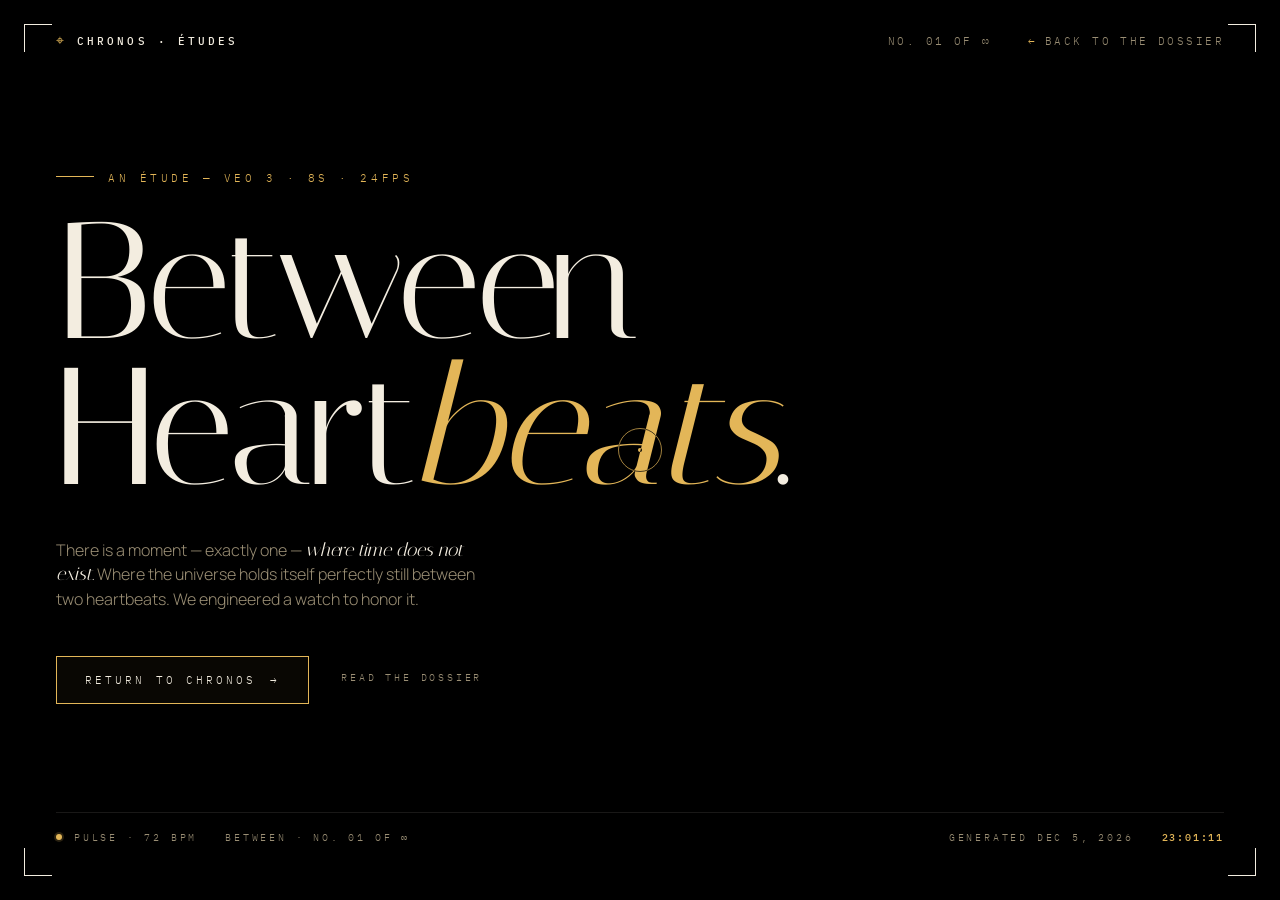
==== anything.html @ 489c85f7 "Initial commit: Chronos product site + Between Heartbeats étude Three pages: - index.html — Chronos " ====
<!DOCTYPE html>
<html lang="en">
<head>
<meta charset="UTF-8" />
<meta name="viewport" content="width=device-width, initial-scale=1.0" />
<title>Between Heartbeats — A meditation by Chronos</title>
<meta name="description" content="There is a moment, exactly one, where time does not exist. A cinematic meditation by Chronos." />

<link rel="preconnect" href="https://fonts.googleapis.com" />
<link rel="preconnect" href="https://fonts.gstatic.com" crossorigin />
<link href="https://fonts.googleapis.com/css2?family=Italiana&family=Manrope:wght@200..700&family=IBM+Plex+Mono:wght@300;400;500&display=swap" rel="stylesheet" />

<style>
  :root {
    --bg: #000;
    --text: #f3ede0;
    --text-dim: #9a8e74;
    --accent: #e3b658;          /* warm gold — matches the particles in the video */
    --accent-soft: #c79a3e;
    --rule: rgba(243, 237, 224, 0.10);

    --font-display: 'Italiana', 'Cormorant Garamond', Didot, Georgia, serif;
    --font-body: 'Manrope', 'Helvetica Neue', system-ui, sans-serif;
    --font-mono: 'IBM Plex Mono', ui-monospace, monospace;
  }

  *, *::before, *::after { margin: 0; padding: 0; box-sizing: border-box; }

  html, body {
    background: var(--bg);
    color: var(--text);
    font-family: var(--font-body);
    font-weight: 300;
    height: 100%;
    overflow: hidden;
    cursor: none;
  }
  body {
    -webkit-font-smoothing: antialiased;
    text-rendering: optimizeLegibility;
  }
  ::selection { background: var(--accent); color: #000; }

  /* ============ BACKGROUND VIDEO ============ */
  .bg-video {
    position: fixed;
    inset: 0;
    width: 100%;
    height: 100%;
    object-fit: cover;
    z-index: 1;
    opacity: 0;
    transition: opacity 2.2s cubic-bezier(.2,.7,.2,1);
  }
  .bg-video.ready { opacity: 1; }

  /* dark wash so type stays readable over the bright impact point */
  .wash {
    position: fixed;
    inset: 0;
    z-index: 2;
    pointer-events: none;
    background:
      radial-gradient(ellipse at 50% 60%, rgba(0,0,0,0) 0%, rgba(0,0,0,0.45) 60%, rgba(0,0,0,0.85) 100%),
      linear-gradient(to bottom, rgba(0,0,0,0.55) 0%, rgba(0,0,0,0) 35%, rgba(0,0,0,0) 65%, rgba(0,0,0,0.7) 100%);
  }

  /* film grain — sits over the video */
  .grain {
    position: fixed;
    inset: 0;
    z-index: 3;
    pointer-events: none;
    opacity: 0.18;
    mix-blend-mode: overlay;
    background-image: url("data:image/svg+xml;utf8,<svg xmlns='http://www.w3.org/2000/svg' width='220' height='220'><filter id='n'><feTurbulence type='fractalNoise' baseFrequency='0.92' numOctaves='2' stitchTiles='stitch'/><feColorMatrix values='0 0 0 0 1 0 0 0 0 1 0 0 0 0 1 0 0 0 0.7 0'/></filter><rect width='100%' height='100%' filter='url(%23n)'/></svg>");
  }

  /* corner crops — fine line ornaments */
  .crop {
    position: fixed;
    width: 28px;
    height: 28px;
    z-index: 5;
    pointer-events: none;
    border-color: var(--accent);
    opacity: 0;
    animation: cropIn 1.4s 0.4s cubic-bezier(.2,.7,.2,1) forwards;
  }
  .crop.tl { top: 24px; left: 24px; border-top: 1px solid; border-left: 1px solid; }
  .crop.tr { top: 24px; right: 24px; border-top: 1px solid; border-right: 1px solid; }
  .crop.bl { bottom: 24px; left: 24px; border-bottom: 1px solid; border-left: 1px solid; }
  .crop.br { bottom: 24px; right: 24px; border-bottom: 1px solid; border-right: 1px solid; }
  @keyframes cropIn {
    0% { opacity: 0; transform: scale(0.6); }
    100% { opacity: 1; transform: scale(1); }
  }

  /* ============ TOP NAV ============ */
  .top {
    position: fixed;
    top: 0; left: 0; right: 0;
    z-index: 10;
    display: flex;
    justify-content: space-between;
    align-items: center;
    padding: 32px 56px;
    font-family: var(--font-mono);
    font-size: 11px;
    letter-spacing: 0.22em;
    text-transform: uppercase;
    color: var(--text-dim);
  }
  .top .brand {
    display: inline-flex;
    align-items: center;
    gap: 10px;
    color: var(--text);
    text-decoration: none;
    font-weight: 500;
    letter-spacing: 0.28em;
  }
  .top .brand .glyph {
    color: var(--accent);
    font-family: var(--font-mono);
    font-size: 14px;
    transform: translateY(-1px);
  }
  .top .right {
    display: flex;
    gap: 36px;
    align-items: center;
  }
  .top a.back {
    color: var(--text-dim);
    text-decoration: none;
    transition: color .3s ease;
    position: relative;
  }
  .top a.back:hover { color: var(--accent); }
  .top a.back::before {
    content: "←";
    margin-right: 8px;
    color: var(--accent);
    transition: transform .3s ease;
    display: inline-block;
  }
  .top a.back:hover::before { transform: translateX(-4px); }

  /* ============ HERO TYPE ============ */
  .stage {
    position: relative;
    z-index: 6;
    height: 100vh;
    width: 100%;
    display: grid;
    grid-template-rows: 1fr auto;
    padding: 88px 56px 56px;
    pointer-events: none;
  }
  .stage > * { pointer-events: auto; }

  .center {
    align-self: end;
    margin-bottom: clamp(48px, 12vh, 140px);
  }

  .eyebrow {
    font-family: var(--font-mono);
    font-size: 11px;
    letter-spacing: 0.32em;
    text-transform: uppercase;
    color: var(--accent);
    margin-bottom: 24px;
    opacity: 0;
    animation: fadeUp 1.0s 0.5s var(--ease, cubic-bezier(.2,.7,.2,1)) forwards;
  }
  .eyebrow::before {
    content: "";
    display: inline-block;
    width: 38px;
    height: 1px;
    background: var(--accent);
    vertical-align: middle;
    margin-right: 14px;
    transform: translateY(-2px);
  }

  h1.title {
    font-family: var(--font-display);
    font-weight: 400;
    font-size: clamp(72px, 13vw, 220px);
    line-height: 0.88;
    letter-spacing: -0.025em;
    color: var(--text);
    max-width: 14ch;
  }
  h1.title .line {
    display: block;
    overflow: hidden;
  }
  h1.title .line span {
    display: inline-block;
    transform: translateY(105%);
    opacity: 0;
    animation: rise 1.2s var(--ease, cubic-bezier(.2,.7,.2,1)) forwards;
  }
  h1.title .line:nth-child(1) span { animation-delay: 0.7s; }
  h1.title .line:nth-child(2) span { animation-delay: 0.85s; }
  h1.title em {
    font-style: italic;
    color: var(--accent);
  }
  @keyframes rise {
    to { transform: translateY(0); opacity: 1; }
  }
  @keyframes fadeUp {
    0% { opacity: 0; transform: translateY(14px); }
    100% { opacity: 1; transform: translateY(0); }
  }

  .lead {
    margin-top: 36px;
    font-family: var(--font-body);
    font-weight: 300;
    font-size: clamp(16px, 1.25vw, 21px);
    line-height: 1.55;
    color: var(--text-dim);
    max-width: 42ch;
    opacity: 0;
    animation: fadeUp 1.0s 1.4s cubic-bezier(.2,.7,.2,1) forwards;
  }
  .lead em {
    font-style: italic;
    color: var(--text);
    font-family: var(--font-display);
    font-size: 1.15em;
    line-height: 1.1;
  }

  .cta-row {
    margin-top: 44px;
    display: inline-flex;
    align-items: center;
    gap: 32px;
    opacity: 0;
    animation: fadeUp 1.0s 1.8s cubic-bezier(.2,.7,.2,1) forwards;
  }
  .cta {
    display: inline-flex;
    align-items: center;
    gap: 14px;
    padding: 16px 28px;
    font-family: var(--font-mono);
    font-size: 11px;
    letter-spacing: 0.28em;
    text-transform: uppercase;
    color: var(--text);
    border: 1px solid var(--accent);
    background: rgba(227, 182, 88, 0.04);
    text-decoration: none;
    transition: background .3s ease, transform .3s ease, box-shadow .35s ease;
    position: relative;
    overflow: hidden;
  }
  .cta::after {
    content: "";
    position: absolute;
    inset: 0;
    background: var(--accent);
    transform: translateX(-101%);
    transition: transform .5s cubic-bezier(.65,0,.35,1);
    z-index: -1;
  }
  .cta:hover {
    color: #000;
    transform: translateY(-2px);
    box-shadow: 0 18px 40px -20px rgba(227, 182, 88, 0.55);
  }
  .cta:hover::after { transform: translateX(0); }
  .cta .arrow { display: inline-block; transition: transform .35s ease; }
  .cta:hover .arrow { transform: translateX(6px); }

  .second-link {
    font-family: var(--font-mono);
    font-size: 10px;
    letter-spacing: 0.28em;
    text-transform: uppercase;
    color: var(--text-dim);
    text-decoration: none;
    border-bottom: 1px solid transparent;
    padding-bottom: 4px;
    transition: color .3s ease, border-color .3s ease;
  }
  .second-link:hover {
    color: var(--accent);
    border-bottom-color: var(--accent);
  }

  /* ============ FOOTER STRIP ============ */
  .strip {
    align-self: end;
    display: flex;
    justify-content: space-between;
    align-items: flex-end;
    border-top: 1px solid var(--rule);
    padding-top: 18px;
    font-family: var(--font-mono);
    font-size: 10px;
    letter-spacing: 0.28em;
    text-transform: uppercase;
    color: var(--text-dim);
    opacity: 0;
    animation: fadeUp 1.0s 2.2s cubic-bezier(.2,.7,.2,1) forwards;
  }
  .strip .left, .strip .right { display: flex; gap: 28px; align-items: baseline; }
  .strip .time {
    color: var(--accent);
    font-variant-numeric: tabular-nums;
    font-weight: 500;
    letter-spacing: 0.18em;
  }
  .strip .pulse {
    display: inline-block;
    width: 6px; height: 6px;
    background: var(--accent);
    border-radius: 50%;
    box-shadow: 0 0 0 2px rgba(227, 182, 88, 0.18);
    animation: heartbeat 1.8s ease-in-out infinite;
    margin-right: 12px;
    vertical-align: middle;
    transform: translateY(-1px);
  }
  @keyframes heartbeat {
    0%, 60%, 100% { transform: scale(1) translateY(-1px); opacity: 1; }
    8% { transform: scale(1.6) translateY(-1px); }
    16% { transform: scale(1) translateY(-1px); }
    24% { transform: scale(1.4) translateY(-1px); opacity: 0.7; }
    32% { transform: scale(1) translateY(-1px); opacity: 1; }
  }

  /* ============ CUSTOM CURSOR ============ */
  .cursor {
    position: fixed;
    top: 0; left: 0;
    width: 44px;
    height: 44px;
    pointer-events: none;
    z-index: 200;
    mix-blend-mode: difference;
    transform: translate(-50%, -50%);
    transition: transform .15s ease;
  }
  .cursor .ring {
    width: 44px;
    height: 44px;
    border: 1px solid var(--accent);
    border-radius: 50%;
    opacity: 0.7;
    transition: transform .35s cubic-bezier(.2,.7,.2,1), opacity .25s ease;
  }
  .cursor .dot {
    position: absolute;
    inset: 0;
    margin: auto;
    width: 4px; height: 4px;
    background: var(--accent);
    border-radius: 50%;
  }
  .cursor.hovering .ring { transform: scale(1.5); opacity: 1; }

  /* ============ RESPONSIVE ============ */
  @media (max-width: 880px) {
    html, body { cursor: auto; overflow-y: auto; }
    .cursor { display: none; }
    .top { padding: 18px 22px; }
    .top .brand { font-size: 11px; }
    .top .right { gap: 18px; }
    .top a.back { font-size: 10px; }
    .crop { width: 18px; height: 18px; }
    .crop.tl, .crop.tr { top: 12px; }
    .crop.bl, .crop.br { bottom: 12px; }
    .crop.tl, .crop.bl { left: 12px; }
    .crop.tr, .crop.br { right: 12px; }
    .stage { padding: 70px 24px 28px; height: auto; min-height: 100vh; }
    .center { margin-bottom: 32px; }
    h1.title { font-size: 18vw; max-width: 12ch; }
    .lead { font-size: 15px; margin-top: 24px; }
    .cta-row { flex-direction: column; gap: 18px; align-items: flex-start; margin-top: 32px; }
    .cta { width: 100%; justify-content: center; padding: 16px 22px; }
    .strip { flex-direction: column; gap: 12px; align-items: flex-start; font-size: 9px; }
  }
  @media (max-width: 480px) {
    .top .right .label { display: none; }
    h1.title { font-size: 22vw; }
  }

  @media (prefers-reduced-motion: reduce) {
    *, *::before, *::after {
      animation-duration: 0.01ms !important;
      transition-duration: 0.01ms !important;
    }
    h1.title .line span, .eyebrow, .lead, .cta-row, .strip, .crop { opacity: 1; transform: none; }
  }
</style>
</head>
<body>

  <!-- AI-generated cinematic background, full bleed -->
  <video class="bg-video" id="bg-video" autoplay muted loop playsinline preload="auto" poster="">
    <source src="between-heartbeats.mp4" type="video/mp4" />
  </video>

  <div class="wash" aria-hidden="true"></div>
  <div class="grain" aria-hidden="true"></div>

  <!-- corner crops -->
  <div class="crop tl" aria-hidden="true"></div>
  <div class="crop tr" aria-hidden="true"></div>
  <div class="crop bl" aria-hidden="true"></div>
  <div class="crop br" aria-hidden="true"></div>

  <!-- TOP NAV -->
  <header class="top">
    <a class="brand" href="product.html">
      <span class="glyph">⌖</span>
      <span>Chronos · Études</span>
    </a>
    <div class="right">
      <span class="label">No. 01 of ∞</span>
      <a href="product.html" class="back">Back to the dossier</a>
    </div>
  </header>

  <!-- HERO -->
  <main class="stage">

    <section class="center">
      <div class="eyebrow">An étude — VEO 3 · 8s · 24fps</div>
      <h1 class="title" aria-label="Between Heartbeats">
        <span class="line"><span>Between</span></span>
        <span class="line"><span>Heart<em>beats</em>.</span></span>
      </h1>
      <p class="lead">
        There is a moment — exactly one — <em>where time does not exist.</em> Where the universe holds itself perfectly still between two heartbeats. We engineered a watch to honor it.
      </p>
      <div class="cta-row">
        <a class="cta" href="product.html">
          <span>Return to Chronos</span>
          <span class="arrow">→</span>
        </a>
        <a class="second-link" href="product.html#features">Read the dossier</a>
      </div>
    </section>

    <footer class="strip">
      <div class="left">
        <span><span class="pulse" aria-hidden="true"></span>Pulse · 72 bpm</span>
        <span>Between · No. 01 of ∞</span>
      </div>
      <div class="right">
        <span>Generated <span id="gen-date">— —</span></span>
        <span class="time" id="live-time">00:00:00</span>
      </div>
    </footer>

  </main>

  <!-- CUSTOM CURSOR -->
  <div class="cursor" id="cursor" aria-hidden="true">
    <div class="ring"></div>
    <div class="dot"></div>
  </div>

  <script>
    // ====== Reveal video once metadata loaded ======
    const bg = document.getElementById('bg-video');
    if (bg) {
      bg.addEventListener('loadeddata', () => bg.classList.add('ready'));
      // try a soft play in case autoplay was deferred
      bg.play().catch(() => {});
      // fallback: reveal after 1.5s even if loadeddata doesn't fire
      setTimeout(() => bg.classList.add('ready'), 1500);
    }

    // ====== Live time ticker (local) ======
    const live = document.getElementById('live-time');
    const pad = (n) => String(n).padStart(2, '0');
    function tick() {
      const d = new Date();
      if (live) live.textContent = `${pad(d.getHours())}:${pad(d.getMinutes())}:${pad(d.getSeconds())}`;
    }
    tick();
    setInterval(tick, 1000);

    // ====== Generation date (date of file build) ======
    const genEl = document.getElementById('gen-date');
    if (genEl) {
      const now = new Date();
      const fmt = now.toLocaleDateString('en-US', { month: 'short', day: 'numeric', year: 'numeric' }).toUpperCase();
      genEl.textContent = fmt;
    }

    // ====== Custom cursor (desktop only) ======
    const cursor = document.getElementById('cursor');
    const fine = window.matchMedia('(pointer: fine)').matches;
    if (cursor && fine) {
      let tx = window.innerWidth / 2, ty = window.innerHeight / 2;
      let cx = tx, cy = ty;
      window.addEventListener('mousemove', (e) => { tx = e.clientX; ty = e.clientY; });
      function raf() {
        cx += (tx - cx) * 0.22;
        cy += (ty - cy) * 0.22;
        cursor.style.transform = `translate(${cx}px, ${cy}px) translate(-50%, -50%)`;
        requestAnimationFrame(raf);
      }
      raf();
      document.querySelectorAll('a, button').forEach(el => {
        el.addEventListener('mouseenter', () => cursor.classList.add('hovering'));
        el.addEventListener('mouseleave', () => cursor.classList.remove('hovering'));
      });
    } else if (cursor) {
      cursor.remove();
      document.documentElement.style.cursor = 'auto';
    }
  </script>
</body>
</html>
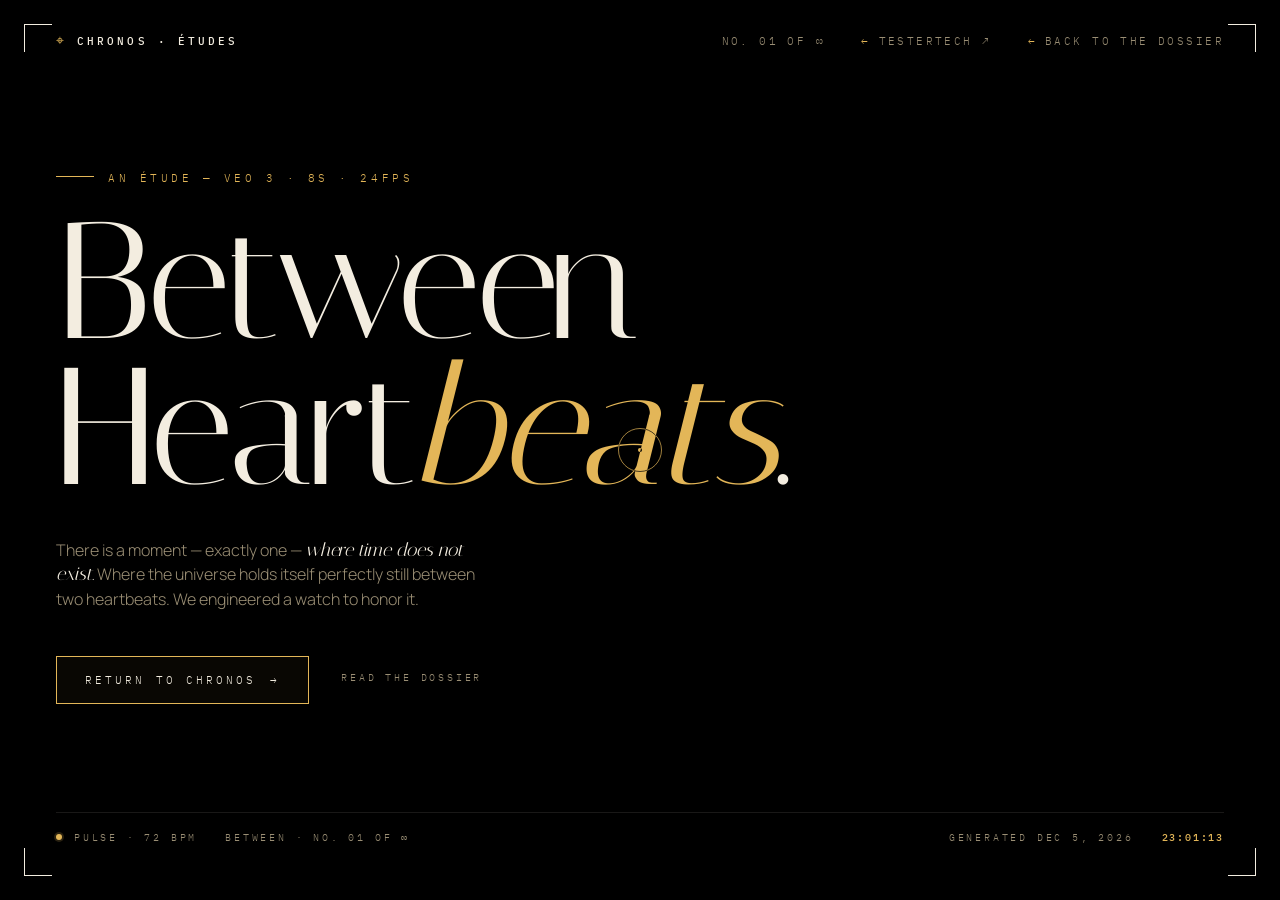
==== commit f29fdf86: "Add Sights + TesterTech pages, mobile menu, and scroll-animation pipeline New pages - Sights.html: s" ====
--- a/anything.html
+++ b/anything.html
@@ -422,12 +422,13 @@
 
   <!-- TOP NAV -->
   <header class="top">
-    <a class="brand" href="product.html">
+    <a class="brand" href="index.html">
       <span class="glyph">⌖</span>
       <span>Chronos · Études</span>
     </a>
     <div class="right">
       <span class="label">No. 01 of ∞</span>
+      <a href="TesterTech.html" class="back">TesterTech ↗</a>
       <a href="product.html" class="back">Back to the dossier</a>
     </div>
   </header>
@@ -445,7 +446,7 @@
         There is a moment — exactly one — <em>where time does not exist.</em> Where the universe holds itself perfectly still between two heartbeats. We engineered a watch to honor it.
       </p>
       <div class="cta-row">
-        <a class="cta" href="product.html">
+        <a class="cta" href="index.html">
           <span>Return to Chronos</span>
           <span class="arrow">→</span>
         </a>
